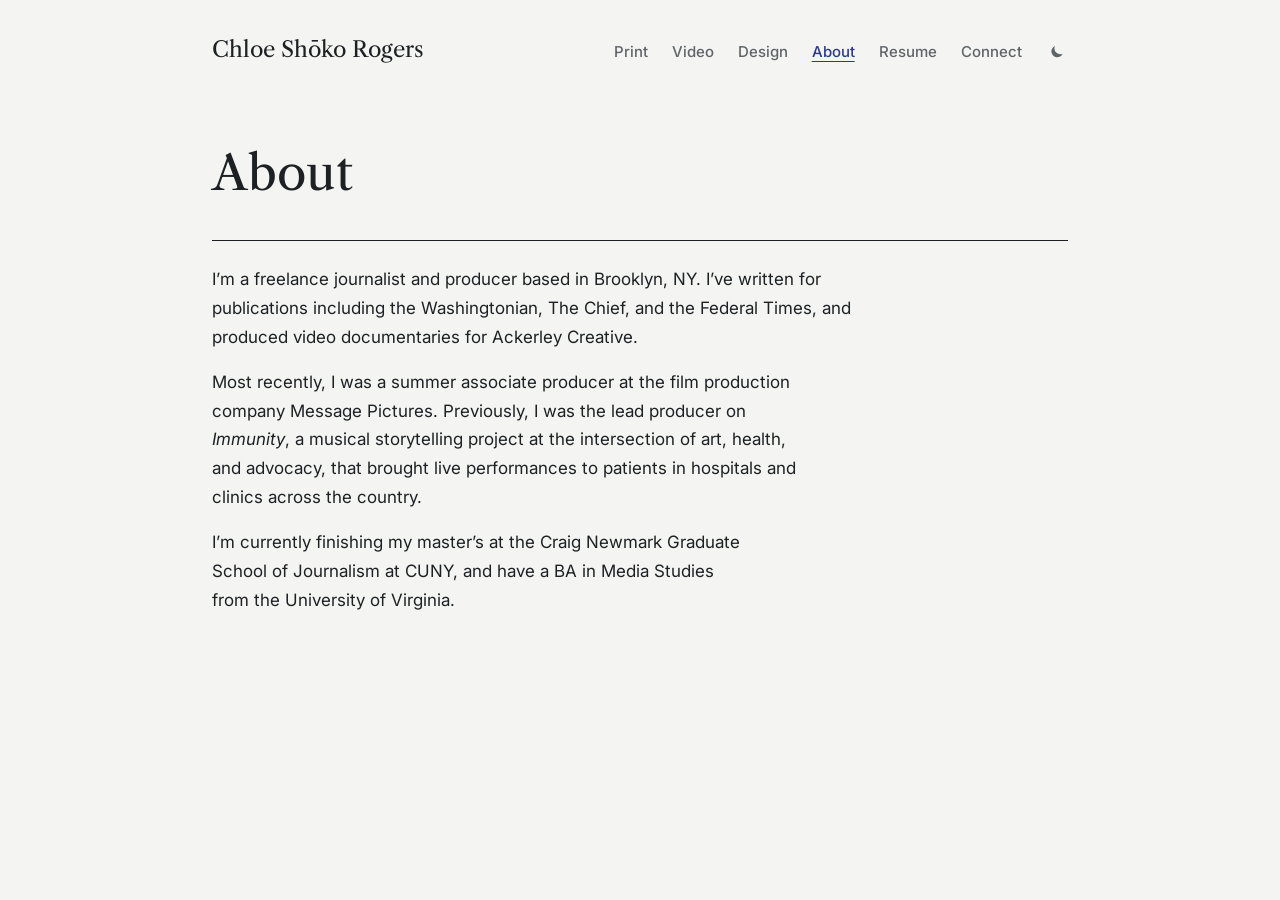
==== about.html @ c8411570 "Update navigation links to include About page across multiple HTML files" ====
<!doctype html>
<html lang="en">
<head>
  <meta charset="utf-8">
  <meta name="viewport" content="width=device-width, initial-scale=1">
  <title>connect · Chloe Shōko Rogers</title>
  <link rel="preconnect" href="https://fonts.googleapis.com">
  <link rel="preconnect" href="https://fonts.gstatic.com" crossorigin>
 <link href="https://fonts.googleapis.com/css2?family=Inter:wght@400;500&family=Libre+Caslon+Text:ital,wght@0,400;0,700;1,400&family=IM+Fell+English:ital@0;1&display=swap" rel="stylesheet">
  <link rel="stylesheet" href="style.css">
  <script src="theme.js"></script>
</head>
<body>
  <header class="site-header">
    <a class="name" href="index.html">Chloe Shōko Rogers</a>
    <nav class="menu" aria-label="Main">
      <a href="print.html">Print</a>
      <a href="video.html">Video</a>
      <a href="design.html">Design</a>
      <a href="about.html" aria-current="page">About</a>
      <a href="resume.pdf" target="_blank" rel="noopener">Resume</a>
      <a href="connect.html">Connect</a>
      <button class="theme-toggle" type="button" aria-label="Switch to dark mode">
        <svg class="moon" viewBox="0 0 24 24" aria-hidden="true"><path d="M20 14.5A8 8 0 0 1 9.5 4a8 8 0 1 0 10.5 10.5z"/></svg>
        <svg class="sun" viewBox="0 0 24 24" aria-hidden="true"><circle cx="12" cy="12" r="4"/><path d="M12 2v2M12 20v2M2 12h2M20 12h2M4.9 4.9l1.4 1.4M17.7 17.7l1.4 1.4M4.9 19.1l1.4-1.4M17.7 6.3l1.4-1.4"/></svg>
      </button>
    </nav>
  </header>

  <main class="page">
    <h1>About</h1>
    <div class="about">
      <p>I’m a freelance journalist and producer based in Brooklyn, NY. I’ve written for publications including the Washingtonian, The Chief, and the Federal Times, and produced video documentaries for Ackerley Creative.</p>
      <p>Most recently, I was a summer associate producer at the film production company Message Pictures. Previously, I was the lead producer on <i>Immunity</i>, a musical storytelling project at the intersection of art, health, and advocacy, that brought live performances to patients in hospitals and clinics across&nbsp;the&nbsp;country.</p>
      <p>I’m currently finishing my master’s at the Craig Newmark Graduate School of Journalism at CUNY, and have a BA in Media Studies from the&nbsp;University&nbsp;of&nbsp;Virginia.</p>
    </div>
  </main>
</body>
</html>
---- style.css ----
:root {
  --paper: #f4f5f3;
  --ink: #1e2124;
  --muted: #5f6468;
  --rule: #d3d6d2;
  --accent: #2d3a8c;
  --serif: "Libre Caslon Text", Georgia, serif;
  --sans: "Inter", system-ui, sans-serif;
  --oldstyle: "IM Fell English", Garamond, serif;
}

:root[data-theme="dark"] {
  --paper: #17191b;
  --ink: #e8eae7;
  --muted: #9da2a6;
  --rule: #33373a;
  --accent: #a3b0f2;
}

* { box-sizing: border-box; }

body {
  margin: 0;
  min-height: 100vh;
  background: var(--paper);
  color: var(--ink);
  font-family: var(--sans);
  font-size: 1rem;
  line-height: 1.6;
  -webkit-font-smoothing: antialiased;
}

a { color: inherit; }
a:focus-visible { outline: 2px solid var(--accent); outline-offset: 3px; }

/* Menu, shared by every page */
.menu { display: flex; flex-wrap: wrap; justify-content: center; gap: 0.5rem 2.25rem; font-weight: 500; }
.menu a { color: var(--muted); text-decoration: none; }
.menu a:hover, .menu a[aria-current="page"] { color: var(--accent); text-decoration: underline; text-underline-offset: 0.25em; text-decoration-thickness: 1px; }

/* Light/dark toggle, at the end of the menu */
.theme-toggle {
  display: inline-flex;
  align-self: center;
  padding: 0.15rem;
  border: 0;
  background: none;
  color: var(--muted);
  cursor: pointer;
}
.theme-toggle:hover { color: var(--accent); }
.theme-toggle:focus-visible { outline: 2px solid var(--accent); outline-offset: 3px; }
.theme-toggle svg { width: 1.1rem; height: 1.1rem; fill: currentColor; stroke: currentColor; stroke-width: 2; stroke-linecap: round; }
.theme-toggle .moon { stroke: none; }
.theme-toggle .sun, [data-theme="dark"] .theme-toggle .moon { display: none; }
[data-theme="dark"] .theme-toggle .sun { display: block; }

/* Opening page */
.home {
  min-height: 100vh;
  display: flex;
  flex-direction: column;
  align-items: center;
  justify-content: center;
  gap: 3rem;
  padding: 3rem 1.25rem;
  text-align: center;
}
.home h1 {
  margin: 0;
  font-family: var(--serif);
  font-weight: 400;
  font-size: clamp(2.5rem, 7vw, 3.75rem);
  line-height: 1.05;
  letter-spacing: -0.01em;
}
.home .role { margin: 0.9rem 0 0; color: var(--muted); font-size: 1.0625rem; }
/* Photo on the left, menu listed down the right */
.home-body { display: flex; align-items: center; justify-content: center; gap: 3rem; }
.home .headshot {
  display: block;
  width: 15rem;
  max-width: 45vw;
  aspect-ratio: 756 / 811;
  object-fit: cover;
}
.home .menu {
  flex-direction: column;
  align-items: flex-start;
  gap: 0.6rem;
  padding-left: 2.25rem;
  border-left: 1px solid var(--ink);
  font-size: 1.125rem;
  text-align: left;
}
.home .theme-toggle { align-self: flex-start; margin-top: 0.4rem; }

/* About page */
.about { padding-top: 1.5rem; border-top: 1px solid var(--ink); }
.about p { max-width: 40rem; font-size: 1.0625rem; line-height: 1.7; margin: 0 0 1rem; text-wrap: pretty; }

/* Inner pages */
.site-header {
  display: flex;
  flex-wrap: wrap;
  justify-content: space-between;
  align-items: baseline;
  gap: 1rem 2rem;
  max-width: 56rem;
  margin: 0 auto;
  padding: 2rem 1.25rem;
}
.site-header .name { font-family: var(--serif); font-size: 1.375rem; text-decoration: none; }
.site-header .menu { gap: 0.5rem 1.5rem; font-size: 0.9375rem; }

main.page { max-width: 56rem; margin: 0 auto; padding: 3rem 1.25rem 6rem; }
.page h1 { font-family: var(--serif); font-weight: 400; font-size: clamp(2.25rem, 5vw, 3rem); line-height: 1.1; margin: 0 0 2.5rem; }

/* Work lists */
.work { list-style: none; margin: 0; padding: 0; border-top: 1px solid var(--ink); }
.work + .work { border-top: 0; }
.work li { border-bottom: 1px solid var(--rule); }
.work a { display: grid; grid-template-columns: 1fr auto; gap: 0.25rem 1.5rem; padding: 1.25rem 0; text-decoration: none; }
.work .title { font-family: var(--serif); font-size: 1.375rem; line-height: 1.3; }
.work .year { color: var(--muted); font-size: 0.875rem; font-variant-numeric: tabular-nums; }
.work .outlet { grid-column: 1 / -1; color: var(--muted); font-size: 0.875rem; }
.work a:hover .title { color: var(--accent); text-decoration: underline; text-decoration-thickness: 1px; text-underline-offset: 0.2em; }

/* Work lists with images */
.work.with-images a {
  grid-template-columns: 13rem 1fr;
  gap: 1.5rem;
  align-items: start;
  padding: 1.5rem 0;
}
.work.with-images img {
  display: block;
  width: 100%;
  max-width: 13rem;
  aspect-ratio: 3 / 2;
  object-fit: cover;
  object-position: top left;
  border: 1px solid var(--rule);
}
.work.with-images .text { display: flex; flex-direction: column; gap: 0.35rem; }
.work.with-images .outlet { grid-column: auto; }
.work.with-images a:hover img { border-color: var(--accent); }

/* Video list: the thumbnail plays the video in place */
.work.video li {
  display: grid;
  grid-template-columns: 13rem 1fr;
  gap: 1.5rem;
  align-items: start;
  padding: 1.5rem 0;
}
.work.video a { display: flex; flex-direction: column; gap: 0.35rem; padding: 0; }
.work.video .play {
  position: relative;
  display: block;
  width: 100%;
  padding: 0;
  border: 1px solid var(--rule);
  background: none;
  cursor: pointer;
}
.work.video .play img { display: block; width: 100%; aspect-ratio: 16 / 9; object-fit: cover; }
.work.video .play::after {
  content: "";
  position: absolute;
  inset: 0;
  margin: auto;
  width: 2.75rem;
  height: 2.75rem;
  border-radius: 50%;
  background: rgb(0 0 0 / 0.6) url("data:image/svg+xml,%3Csvg xmlns='http://www.w3.org/2000/svg' viewBox='0 0 24 24'%3E%3Cpath d='M9 6.5v11l9-5.5z' fill='white'/%3E%3C/svg%3E") center / 1.5rem no-repeat;
}
.work.video .play:hover { border-color: var(--accent); }
.work.video .play:hover::after { background-color: var(--accent); }
.work.video .play:focus-visible { outline: 2px solid var(--accent); outline-offset: 3px; }
.work.video li.playing { grid-template-columns: 1fr; }
.work.video li.playing .play { display: none; }
.work.video .player iframe { display: block; width: 100%; aspect-ratio: 16 / 9; border: 0; }

/* Design gallery */
.gallery {
  list-style: none;
  margin: 0;
  padding: 2rem 0 0;
  border-top: 1px solid var(--ink);
  display: grid;
  grid-template-columns: repeat(2, 1fr);
  gap: 2.5rem 2rem;
}
.gallery a { display: flex; flex-direction: column; gap: 0.35rem; text-decoration: none; }
.gallery img {
  display: block;
  width: 100%;
  aspect-ratio: 16 / 10;
  object-fit: cover;
  object-position: top;
  border: 1px solid var(--rule);
  margin-bottom: 0.5rem;
}
.gallery .title { font-family: var(--serif); font-size: 1.375rem; line-height: 1.3; }
.gallery .caption { color: var(--muted); font-size: 0.9375rem; text-wrap: pretty; }
.gallery a:hover img { border-color: var(--accent); }
.gallery a:hover .title { color: var(--accent); text-decoration: underline; text-decoration-thickness: 1px; text-underline-offset: 0.2em; }

/* Comics, at the bottom of the Design page */
.fun { margin-top: 4rem; padding-top: 2rem; border-top: 1px solid var(--ink); }
.fun h2 { font-family: var(--serif); font-weight: 400; font-size: 1.375rem; line-height: 1.3; margin: 0 0 1.5rem; }
.fun-card { display: flex; flex-direction: column; gap: 0.35rem; max-width: 16rem; text-decoration: none; }
.fun-card img { display: block; width: 100%; border: 1px solid var(--rule); margin-bottom: 0.5rem; }
.fun-card .title { font-family: var(--serif); font-size: 1.375rem; line-height: 1.3; font-style: italic; }
.fun-card .caption { color: var(--muted); font-size: 0.9375rem; text-wrap: pretty; }
.fun-card:hover img { border-color: var(--accent); }
.fun-card:hover .title { color: var(--accent); text-decoration: underline; text-decoration-thickness: 1px; text-underline-offset: 0.2em; }

/* Comic reader: pages stack without JavaScript, flip one at a time with it */
.page .back { margin: 0 0 1.5rem; font-size: 0.9375rem; }
.page .back a { color: var(--muted); text-decoration: none; }
.page .back a:hover { color: var(--accent); text-decoration: underline; text-underline-offset: 0.25em; }
.comic-pages { list-style: none; margin: 0; padding: 0; display: grid; gap: 2rem; }
.comic-pages img {
  display: block;
  width: auto;
  max-width: 100%;
  max-height: 85vh;
  margin: 0 auto;
  border: 1px solid var(--rule);
}
.comic.flipping .comic-pages li { cursor: pointer; }
.comic-controls { display: flex; justify-content: center; align-items: center; gap: 1.5rem; margin-bottom: 1.25rem; }
.comic-controls[hidden] { display: none; }
.comic-controls button {
  padding: 0.4rem 0.9rem;
  border: 1px solid var(--rule);
  background: none;
  color: var(--ink);
  font: inherit;
  font-size: 0.9375rem;
  cursor: pointer;
}
.comic-controls button:hover:not(:disabled) { border-color: var(--accent); color: var(--accent); }
.comic-controls button:disabled { opacity: 0.4; cursor: default; }
.comic-controls button:focus-visible { outline: 2px solid var(--accent); outline-offset: 3px; }
.comic-controls .count { color: var(--muted); font-size: 0.875rem; font-variant-numeric: tabular-nums; min-width: 9rem; text-align: center; }

/* Single design pieces, each on its own page */
.piece { margin: 0; }
.piece img { display: block; width: auto; max-width: 100%; margin: 0 auto; border: 1px solid var(--rule); }
.piece-tall img { max-height: 85vh; }
.piece-long img { max-width: min(100%, 40rem); }

/* connect page */
.connect {
  list-style: none;
  margin: 0;
  padding: 1.25rem 0 0;
  border-top: 1px solid var(--ink);
  display: grid;
  gap: 2.4rem; /* one line of space between entries */
  font-family: var(--serif);
  font-size: 1.5rem;
}
.connect a { text-decoration: none; }
.connect a:hover { color: var(--accent); text-decoration: underline; text-decoration-thickness: 1px; text-underline-offset: 0.2em; }
.page .intro { max-width: 36rem; color: var(--muted); margin: -1.5rem 0 2.5rem; }

/* Old-style serif, for a definition or etymology */
.oldstyle { font-family: var(--oldstyle); }

/* Phones */
@media (max-width: 40rem) {
  .home-body { gap: 1.5rem; }
  .home .menu { padding-left: 1.25rem; font-size: 1rem; }
  .site-header { justify-content: center; text-align: center; }
  .site-header .menu { justify-content: center; }
  .work.with-images a { grid-template-columns: 1fr; gap: 1rem; }
  .work.with-images img { max-width: 100%; }
  .work.video li { grid-template-columns: 1fr; gap: 1rem; }
  .gallery { grid-template-columns: 1fr; }
}
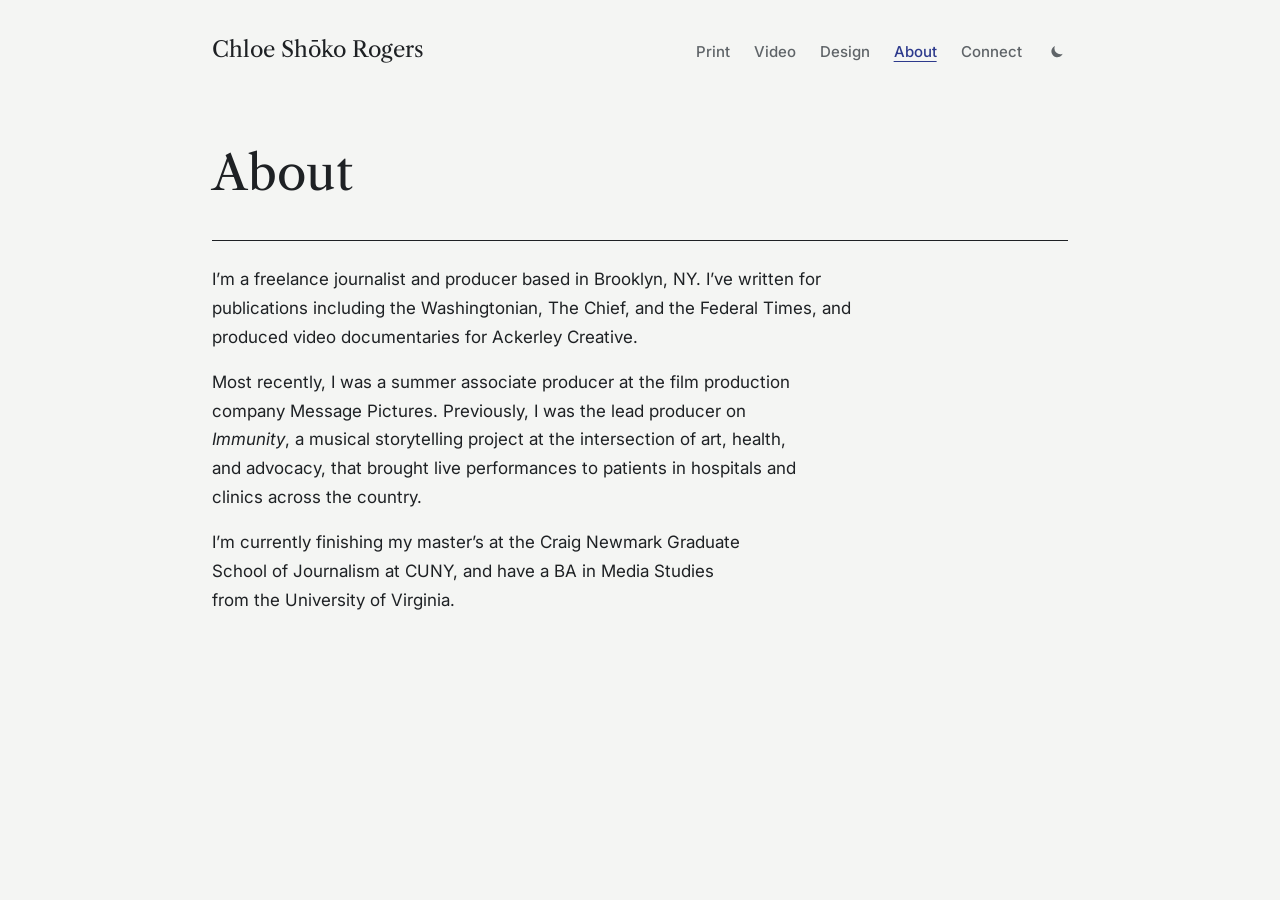
==== commit 822004a4: "Remove Resume link from multiple HTML files for a cleaner navigation" ====
--- a/about.html
+++ b/about.html
@@ -18,7 +18,6 @@
       <a href="video.html">Video</a>
       <a href="design.html">Design</a>
       <a href="about.html" aria-current="page">About</a>
-      <a href="resume.pdf" target="_blank" rel="noopener">Resume</a>
       <a href="connect.html">Connect</a>
       <button class="theme-toggle" type="button" aria-label="Switch to dark mode">
         <svg class="moon" viewBox="0 0 24 24" aria-hidden="true"><path d="M20 14.5A8 8 0 0 1 9.5 4a8 8 0 1 0 10.5 10.5z"/></svg>
--- a/style.css
+++ b/style.css
@@ -79,8 +79,8 @@
 .home-body { display: flex; align-items: center; justify-content: center; gap: 3rem; }
 .home .headshot {
   display: block;
-  width: 15rem;
-  max-width: 45vw;
+  width: 21rem;
+  max-width: 50vw;
   aspect-ratio: 756 / 811;
   object-fit: cover;
 }
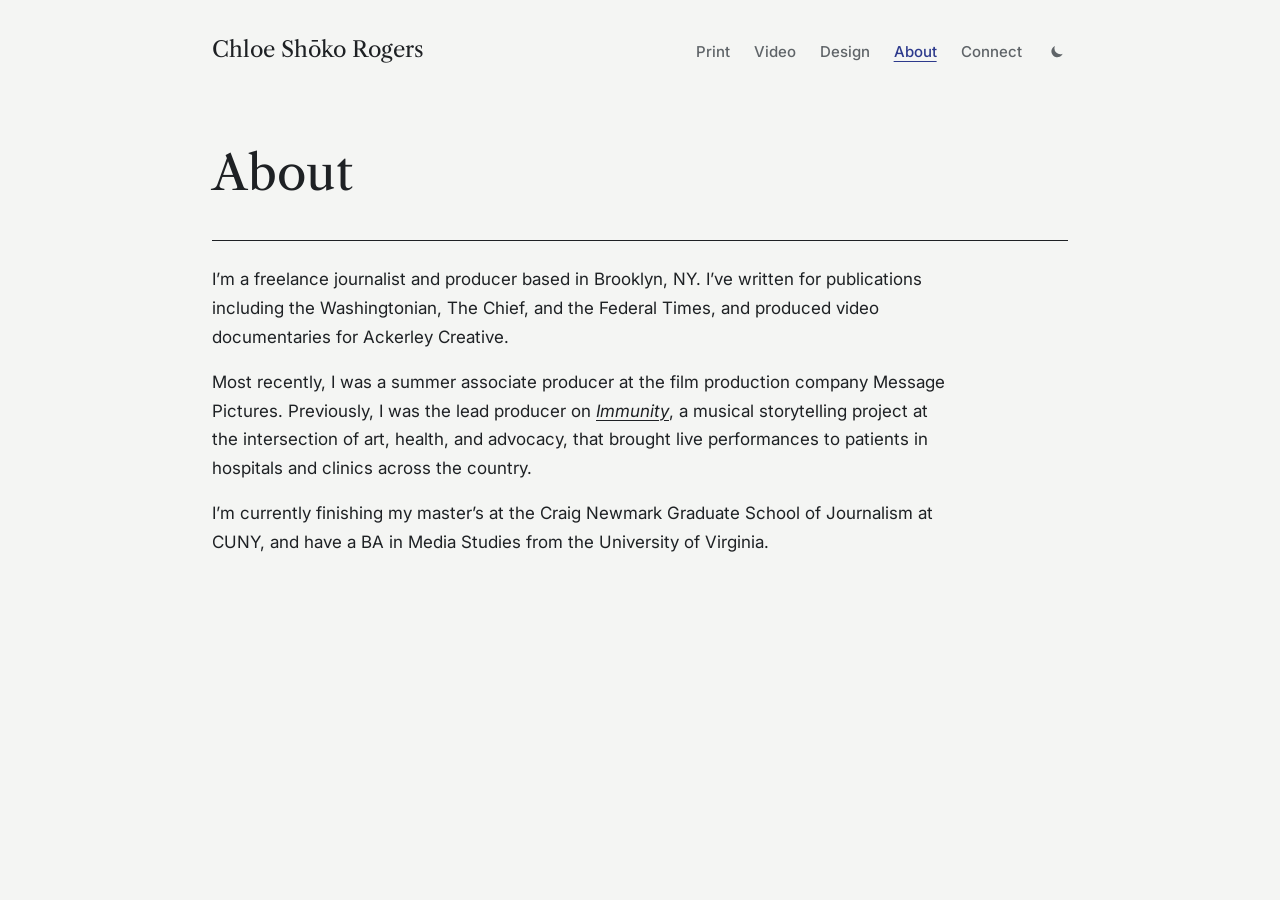
==== commit 96cfede4: "Update About page content and enhance link styling for better visibility" ====
--- a/about.html
+++ b/about.html
@@ -30,8 +30,8 @@
     <h1>About</h1>
     <div class="about">
       <p>I’m a freelance journalist and producer based in Brooklyn, NY. I’ve written for publications including the Washingtonian, The Chief, and the Federal Times, and produced video documentaries for Ackerley Creative.</p>
-      <p>Most recently, I was a summer associate producer at the film production company Message Pictures. Previously, I was the lead producer on <i>Immunity</i>, a musical storytelling project at the intersection of art, health, and advocacy, that brought live performances to patients in hospitals and clinics across&nbsp;the&nbsp;country.</p>
-      <p>I’m currently finishing my master’s at the Craig Newmark Graduate School of Journalism at CUNY, and have a BA in Media Studies from the&nbsp;University&nbsp;of&nbsp;Virginia.</p>
+      <p>Most recently, I was a summer associate producer at the film production company Message Pictures. Previously, I was the lead producer on <a href="https://www.joshuaroman.com/immunity" target="_blank" rel="noopener"><i>Immunity</i></a>, a musical storytelling project at the intersection of art, health, and advocacy, that brought live performances to patients in hospitals and clinics across the country.</p>
+      <p>I’m currently finishing my master’s at the Craig Newmark Graduate School of Journalism at CUNY, and have a BA in Media Studies from the University of Virginia.</p>
     </div>
   </main>
 </body>
--- a/style.css
+++ b/style.css
@@ -76,7 +76,7 @@
 }
 .home .role { margin: 0.9rem 0 0; color: var(--muted); font-size: 1.0625rem; }
 /* Photo on the left, menu listed down the right */
-.home-body { display: flex; align-items: center; justify-content: center; gap: 3rem; }
+.home-body { display: flex; align-items: stretch; justify-content: center; gap: 3rem; }
 .home .headshot {
   display: block;
   width: 21rem;
@@ -87,17 +87,21 @@
 .home .menu {
   flex-direction: column;
   align-items: flex-start;
+  justify-content: space-between; /* spread the links down the full height of the photo */
   gap: 0.6rem;
-  padding-left: 2.25rem;
+  padding-left: 2.5rem;
   border-left: 1px solid var(--ink);
-  font-size: 1.125rem;
+  font-size: 1.5rem;
   text-align: left;
 }
-.home .theme-toggle { align-self: flex-start; margin-top: 0.4rem; }
+.home .theme-toggle { align-self: flex-start; }
+.home .theme-toggle svg { width: 1.35rem; height: 1.35rem; }
 
 /* About page */
 .about { padding-top: 1.5rem; border-top: 1px solid var(--ink); }
-.about p { max-width: 40rem; font-size: 1.0625rem; line-height: 1.7; margin: 0 0 1rem; text-wrap: pretty; }
+.about p { max-width: 46rem; font-size: 1.0625rem; line-height: 1.7; margin: 0 0 1rem; }
+.about a { text-decoration-thickness: 1px; text-underline-offset: 0.2em; }
+.about a:hover { color: var(--accent); }
 
 /* Inner pages */
 .site-header {
@@ -274,7 +278,7 @@
 /* Phones */
 @media (max-width: 40rem) {
   .home-body { gap: 1.5rem; }
-  .home .menu { padding-left: 1.25rem; font-size: 1rem; }
+  .home .menu { padding-left: 1.25rem; font-size: 1.0625rem; }
   .site-header { justify-content: center; text-align: center; }
   .site-header .menu { justify-content: center; }
   .work.with-images a { grid-template-columns: 1fr; gap: 1rem; }
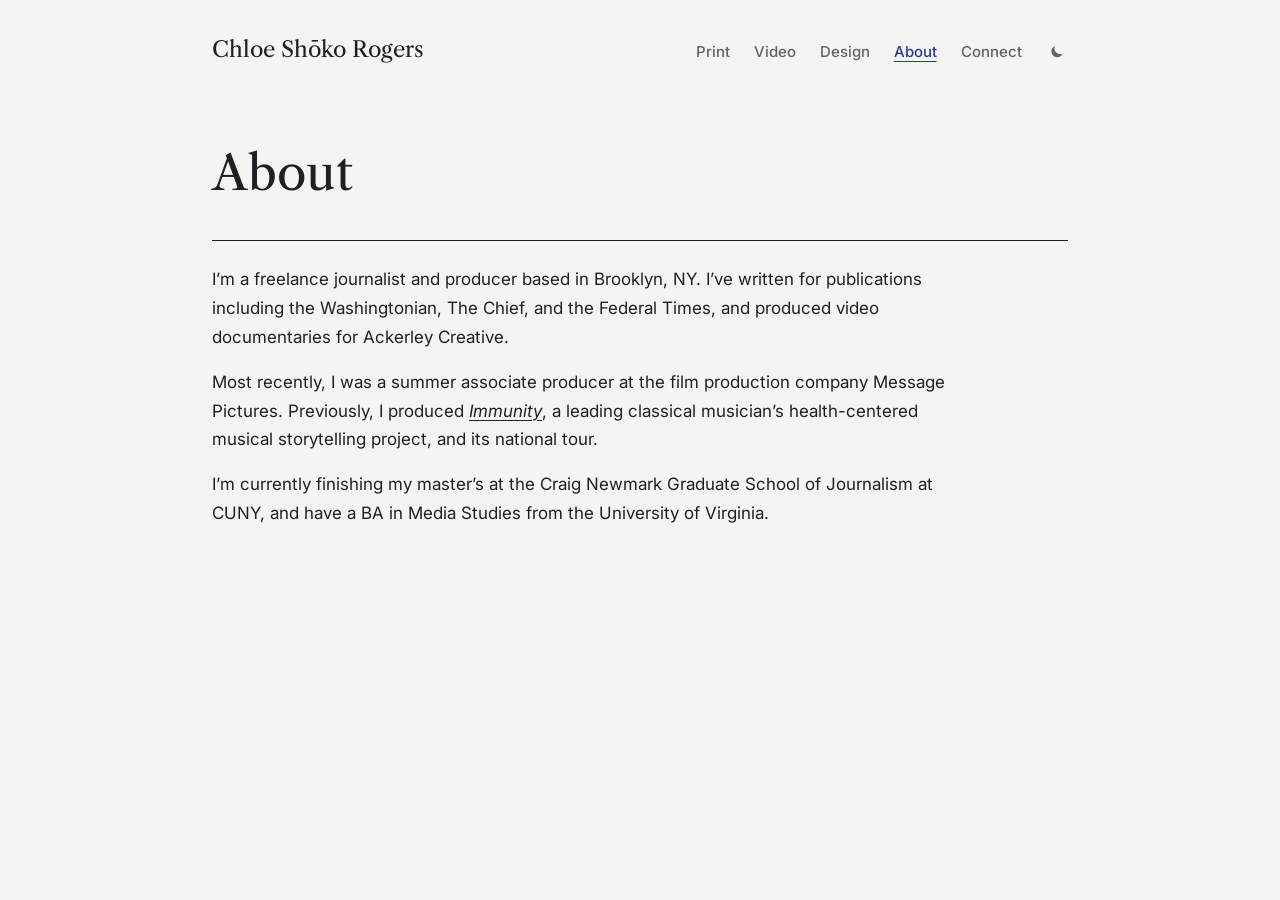
==== commit 4f4bc16d: "Update about section for clarity and enhance gallery caption styles" ====
--- a/about.html
+++ b/about.html
@@ -12,13 +12,13 @@
 </head>
 <body>
   <header class="site-header">
-    <a class="name" href="index.html">Chloe Shōko Rogers</a>
+    <a class="name" href="/">Chloe Shōko Rogers</a>
     <nav class="menu" aria-label="Main">
-      <a href="print.html">Print</a>
-      <a href="video.html">Video</a>
-      <a href="design.html">Design</a>
-      <a href="about.html" aria-current="page">About</a>
-      <a href="connect.html">Connect</a>
+      <a href="/print">Print</a>
+      <a href="/video">Video</a>
+      <a href="/design">Design</a>
+      <a href="/about" aria-current="page">About</a>
+      <a href="/connect">Connect</a>
       <button class="theme-toggle" type="button" aria-label="Switch to dark mode">
         <svg class="moon" viewBox="0 0 24 24" aria-hidden="true"><path d="M20 14.5A8 8 0 0 1 9.5 4a8 8 0 1 0 10.5 10.5z"/></svg>
         <svg class="sun" viewBox="0 0 24 24" aria-hidden="true"><circle cx="12" cy="12" r="4"/><path d="M12 2v2M12 20v2M2 12h2M20 12h2M4.9 4.9l1.4 1.4M17.7 17.7l1.4 1.4M4.9 19.1l1.4-1.4M17.7 6.3l1.4-1.4"/></svg>
@@ -30,7 +30,7 @@
     <h1>About</h1>
     <div class="about">
       <p>I’m a freelance journalist and producer based in Brooklyn, NY. I’ve written for publications including the Washingtonian, The Chief, and the Federal Times, and produced video documentaries for Ackerley Creative.</p>
-      <p>Most recently, I was a summer associate producer at the film production company Message Pictures. Previously, I was the lead producer on <a href="https://www.joshuaroman.com/immunity" target="_blank" rel="noopener"><i>Immunity</i></a>, a musical storytelling project at the intersection of art, health, and advocacy, that brought live performances to patients in hospitals and clinics across the country.</p>
+      <p>Most recently, I was a summer associate producer at the film production company Message Pictures. Previously, I produced <a href="https://www.joshuaroman.com/immunity" target="_blank" rel="noopener"><i>Immunity</i></a>, a leading classical musician’s health-centered musical storytelling project, and its national tour.</p>
       <p>I’m currently finishing my master’s at the Craig Newmark Graduate School of Journalism at CUNY, and have a BA in Media Studies from the University of Virginia.</p>
     </div>
   </main>
--- a/style.css
+++ b/style.css
@@ -70,32 +70,33 @@
   margin: 0;
   font-family: var(--serif);
   font-weight: 400;
-  font-size: clamp(2.5rem, 7vw, 3.75rem);
+  font-size: clamp(2.25rem, 6vw, 3.25rem);
   line-height: 1.05;
   letter-spacing: -0.01em;
 }
-.home .role { margin: 0.9rem 0 0; color: var(--muted); font-size: 1.0625rem; }
-/* Photo on the left, menu listed down the right */
+.home .role { margin: 0.75rem 0 0; color: var(--ink); font-size: clamp(1.25rem, 3vw, 1.875rem); }
+/* Menu listed down the left, photo on the right */
 .home-body { display: flex; align-items: stretch; justify-content: center; gap: 3rem; }
 .home .headshot {
   display: block;
-  width: 21rem;
-  max-width: 50vw;
+  width: 22rem;
+  max-width: 55vw;
   aspect-ratio: 756 / 811;
   object-fit: cover;
 }
 .home .menu {
   flex-direction: column;
-  align-items: flex-start;
+  align-items: center;
   justify-content: space-between; /* spread the links down the full height of the photo */
-  gap: 0.6rem;
-  padding-left: 2.5rem;
-  border-left: 1px solid var(--ink);
+  gap: 0.25rem;
+  padding: 0.25rem 2.5rem 0.25rem 0;
+  border-right: 1px solid var(--ink);
   font-size: 1.5rem;
-  text-align: left;
-}
-.home .theme-toggle { align-self: flex-start; }
-.home .theme-toggle svg { width: 1.35rem; height: 1.35rem; }
+  text-align: center;
+}
+.home .menu .dot { color: var(--muted); line-height: 1; }
+.home .theme-toggle { align-self: center; }
+.home .theme-toggle svg { width: 1.5rem; height: 1.5rem; }
 
 /* About page */
 .about { padding-top: 1.5rem; border-top: 1px solid var(--ink); }
@@ -125,7 +126,7 @@
 .work + .work { border-top: 0; }
 .work li { border-bottom: 1px solid var(--rule); }
 .work a { display: grid; grid-template-columns: 1fr auto; gap: 0.25rem 1.5rem; padding: 1.25rem 0; text-decoration: none; }
-.work .title { font-family: var(--serif); font-size: 1.375rem; line-height: 1.3; }
+.work .title { font-size: 1.1875rem; font-weight: 500; line-height: 1.35; }
 .work .year { color: var(--muted); font-size: 0.875rem; font-variant-numeric: tabular-nums; }
 .work .outlet { grid-column: 1 / -1; color: var(--muted); font-size: 0.875rem; }
 .work a:hover .title { color: var(--accent); text-decoration: underline; text-decoration-thickness: 1px; text-underline-offset: 0.2em; }
@@ -206,18 +207,24 @@
   border: 1px solid var(--rule);
   margin-bottom: 0.5rem;
 }
-.gallery .title { font-family: var(--serif); font-size: 1.375rem; line-height: 1.3; }
-.gallery .caption { color: var(--muted); font-size: 0.9375rem; text-wrap: pretty; }
+.gallery .title { font-size: 1.1875rem; font-weight: 500; line-height: 1.35; }
+.gallery .caption { color: var(--muted); font-size: 0.9375rem; }
 .gallery a:hover img { border-color: var(--accent); }
 .gallery a:hover .title { color: var(--accent); text-decoration: underline; text-decoration-thickness: 1px; text-underline-offset: 0.2em; }
+/* "View full …" prompt under each piece, so it's clear the cards open */
+.gallery .more, .fun-card .more { margin-top: 0.25rem; color: var(--accent); font-size: 0.9375rem; font-weight: 500; }
+.gallery a:hover .more, .fun-card:hover .more { text-decoration: underline; text-decoration-thickness: 1px; text-underline-offset: 0.2em; }
+.gallery img, .fun-card img { transition: transform 0.2s ease, box-shadow 0.2s ease; }
+.gallery a:hover img, .fun-card:hover img { transform: translateY(-3px); box-shadow: 0 8px 20px rgb(0 0 0 / 0.12); }
+@media (prefers-reduced-motion: reduce) { .gallery img, .fun-card img { transition: none; } }
 
 /* Comics, at the bottom of the Design page */
 .fun { margin-top: 4rem; padding-top: 2rem; border-top: 1px solid var(--ink); }
 .fun h2 { font-family: var(--serif); font-weight: 400; font-size: 1.375rem; line-height: 1.3; margin: 0 0 1.5rem; }
 .fun-card { display: flex; flex-direction: column; gap: 0.35rem; max-width: 16rem; text-decoration: none; }
 .fun-card img { display: block; width: 100%; border: 1px solid var(--rule); margin-bottom: 0.5rem; }
-.fun-card .title { font-family: var(--serif); font-size: 1.375rem; line-height: 1.3; font-style: italic; }
-.fun-card .caption { color: var(--muted); font-size: 0.9375rem; text-wrap: pretty; }
+.fun-card .title { font-size: 1.1875rem; font-weight: 500; line-height: 1.35; font-style: italic; }
+.fun-card .caption { color: var(--muted); font-size: 0.9375rem; }
 .fun-card:hover img { border-color: var(--accent); }
 .fun-card:hover .title { color: var(--accent); text-decoration: underline; text-decoration-thickness: 1px; text-underline-offset: 0.2em; }
 
@@ -265,11 +272,27 @@
   border-top: 1px solid var(--ink);
   display: grid;
   gap: 2.4rem; /* one line of space between entries */
-  font-family: var(--serif);
-  font-size: 1.5rem;
-}
-.connect a { text-decoration: none; }
-.connect a:hover { color: var(--accent); text-decoration: underline; text-decoration-thickness: 1px; text-underline-offset: 0.2em; }
+  font-size: 1.375rem;
+}
+.connect li { display: flex; flex-wrap: wrap; align-items: baseline; gap: 0.5rem 1rem; }
+.connect a {
+  text-decoration: underline;
+  text-decoration-color: var(--rule);
+  text-decoration-thickness: 1px;
+  text-underline-offset: 0.25em;
+}
+.connect a:hover { color: var(--accent); text-decoration-color: currentColor; }
+.connect .arrow { font-size: 0.75em; }
+.connect .copy {
+  padding: 0.2rem 0.65rem;
+  border: 1px solid var(--rule);
+  background: none;
+  color: var(--muted);
+  font: 500 0.8125rem var(--sans);
+  cursor: pointer;
+}
+.connect .copy:hover { border-color: var(--accent); color: var(--accent); }
+.connect .copy:focus-visible { outline: 2px solid var(--accent); outline-offset: 3px; }
 .page .intro { max-width: 36rem; color: var(--muted); margin: -1.5rem 0 2.5rem; }
 
 /* Old-style serif, for a definition or etymology */
@@ -278,10 +301,13 @@
 /* Phones */
 @media (max-width: 40rem) {
   .home-body { gap: 1.5rem; }
-  .home .menu { padding-left: 1.25rem; font-size: 1.0625rem; }
+  .home .menu { padding-right: 1.25rem; font-size: 1.0625rem; }
   .site-header { justify-content: center; text-align: center; }
   .site-header .menu { justify-content: center; }
   .work.with-images a { grid-template-columns: 1fr; gap: 1rem; }
+  /* Stories without photos stack like the ones with photos: title, outlet, date */
+  .work:not(.with-images):not(.video) a { display: flex; flex-direction: column; gap: 0.35rem; }
+  .work:not(.with-images):not(.video) .year { order: 1; }
   .work.with-images img { max-width: 100%; }
   .work.video li { grid-template-columns: 1fr; gap: 1rem; }
   .gallery { grid-template-columns: 1fr; }
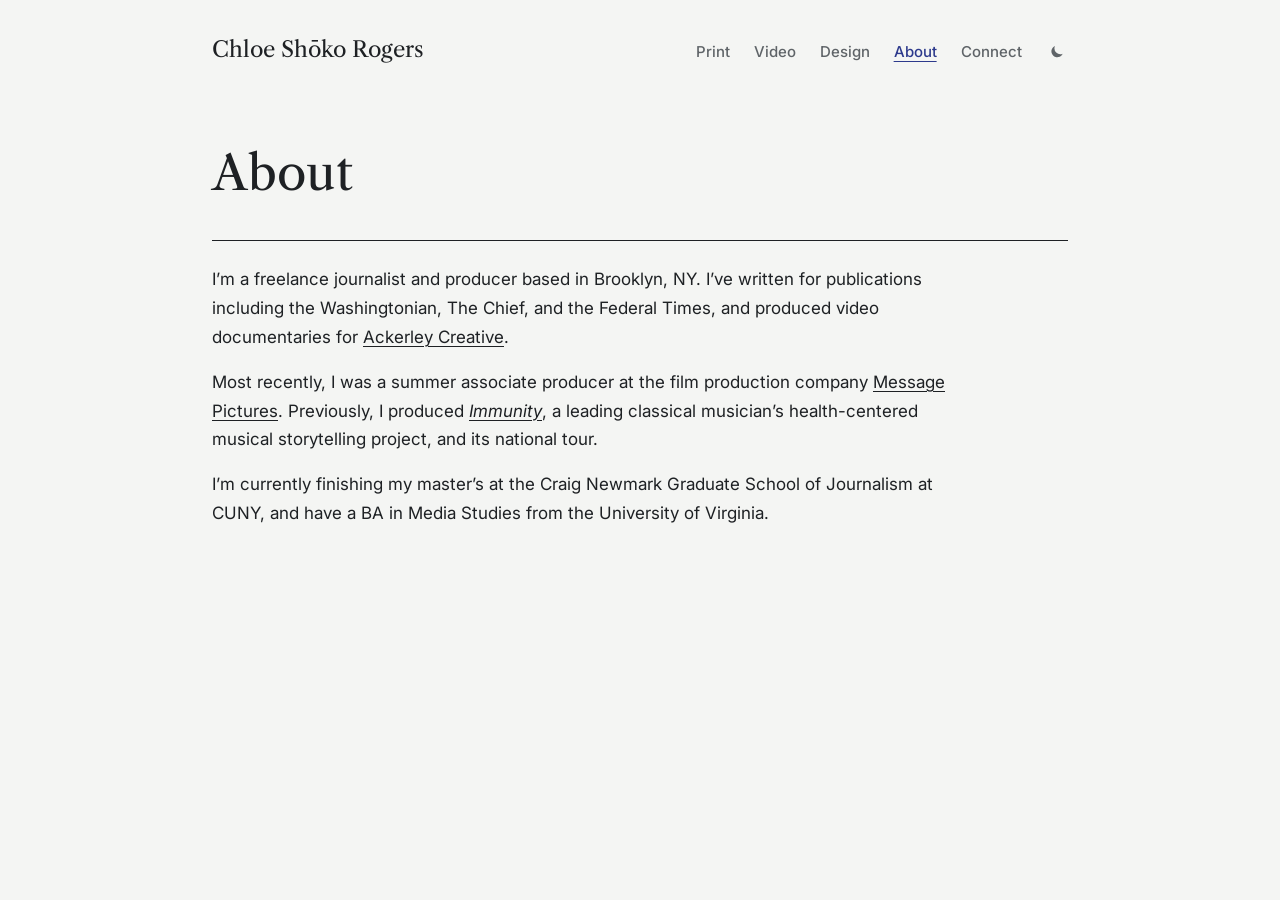
==== commit dcec6c00: "Fix page titles for About and Connect sections for consistency" ====
--- a/about.html
+++ b/about.html
@@ -3,7 +3,7 @@
 <head>
   <meta charset="utf-8">
   <meta name="viewport" content="width=device-width, initial-scale=1">
-  <title>connect · Chloe Shōko Rogers</title>
+  <title>About · Chloe Shōko Rogers</title>
   <link rel="preconnect" href="https://fonts.googleapis.com">
   <link rel="preconnect" href="https://fonts.gstatic.com" crossorigin>
  <link href="https://fonts.googleapis.com/css2?family=Inter:wght@400;500&family=Libre+Caslon+Text:ital,wght@0,400;0,700;1,400&family=IM+Fell+English:ital@0;1&display=swap" rel="stylesheet">
@@ -29,8 +29,8 @@
   <main class="page">
     <h1>About</h1>
     <div class="about">
-      <p>I’m a freelance journalist and producer based in Brooklyn, NY. I’ve written for publications including the Washingtonian, The Chief, and the Federal Times, and produced video documentaries for Ackerley Creative.</p>
-      <p>Most recently, I was a summer associate producer at the film production company Message Pictures. Previously, I produced <a href="https://www.joshuaroman.com/immunity" target="_blank" rel="noopener"><i>Immunity</i></a>, a leading classical musician’s health-centered musical storytelling project, and its national tour.</p>
+      <p>I’m a freelance journalist and producer based in Brooklyn, NY. I’ve written for publications including the Washingtonian, The Chief, and the Federal Times, and produced video documentaries for <a href="https://ackerleycreative.com" target="_blank" rel="noopener">Ackerley Creative</a>.</p>
+      <p>Most recently, I was a summer associate producer at the film production company <a href="https://messagepics.com" target="_blank" rel="noopener">Message Pictures</a>. Previously, I produced <a href="https://www.joshuaroman.com/immunity" target="_blank" rel="noopener"><i>Immunity</i></a>, a leading classical musician’s health-centered musical storytelling project, and its national tour.</p>
       <p>I’m currently finishing my master’s at the Craig Newmark Graduate School of Journalism at CUNY, and have a BA in Media Studies from the University of Virginia.</p>
     </div>
   </main>
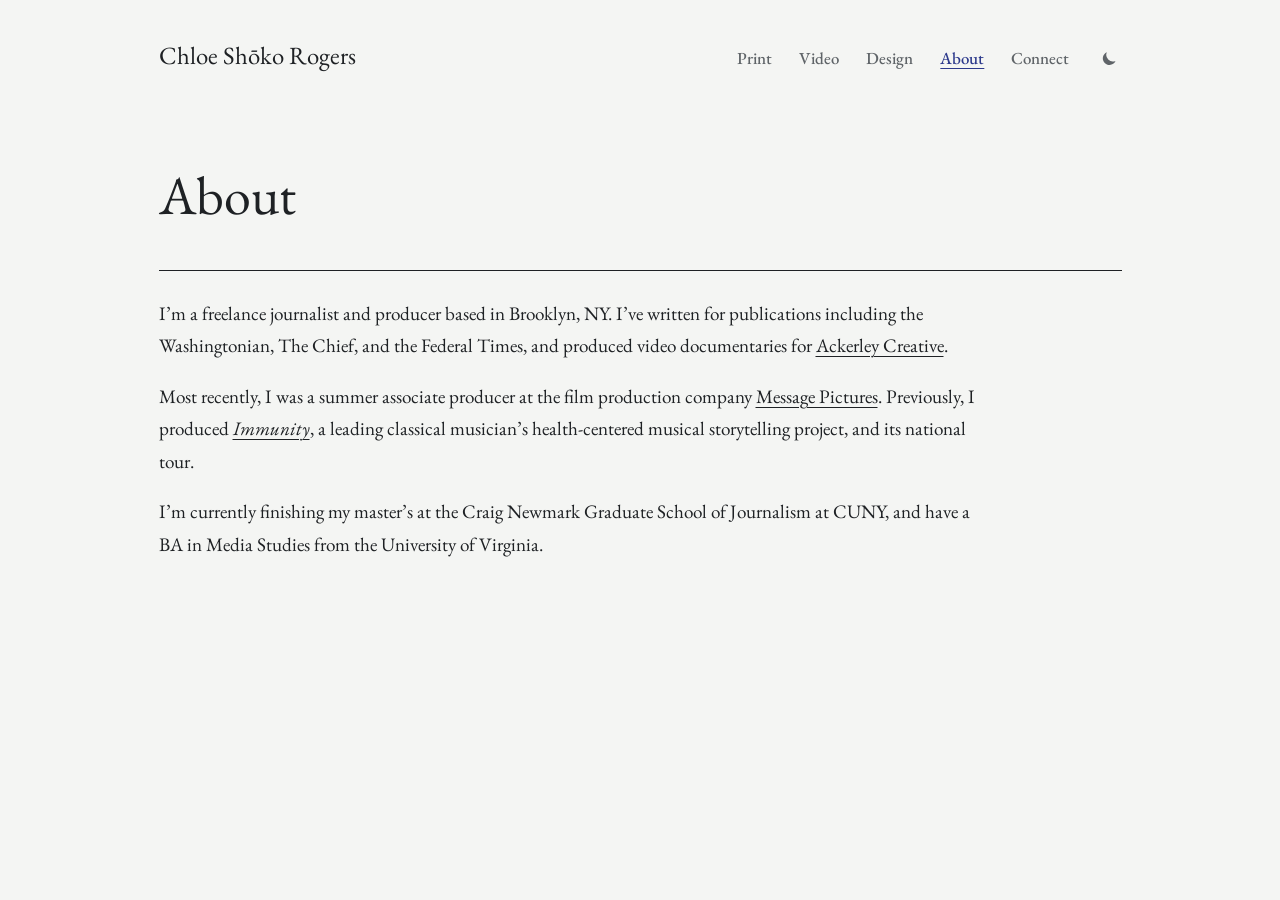
==== commit 19579594: "Update font styles across multiple HTML files to use EB Garamond for improved typography" ====
--- a/about.html
+++ b/about.html
@@ -6,7 +6,7 @@
   <title>About · Chloe Shōko Rogers</title>
   <link rel="preconnect" href="https://fonts.googleapis.com">
   <link rel="preconnect" href="https://fonts.gstatic.com" crossorigin>
- <link href="https://fonts.googleapis.com/css2?family=Inter:wght@400;500&family=Libre+Caslon+Text:ital,wght@0,400;0,700;1,400&family=IM+Fell+English:ital@0;1&display=swap" rel="stylesheet">
+ <link href="https://fonts.googleapis.com/css2?family=EB+Garamond:ital,wght@0,400;0,500;0,600;1,400;1,500&display=swap" rel="stylesheet">
   <link rel="stylesheet" href="style.css">
   <script src="theme.js"></script>
 </head>
--- a/style.css
+++ b/style.css
@@ -4,9 +4,10 @@
   --muted: #5f6468;
   --rule: #d3d6d2;
   --accent: #2d3a8c;
-  --serif: "Libre Caslon Text", Georgia, serif;
-  --sans: "Inter", system-ui, sans-serif;
-  --oldstyle: "IM Fell English", Garamond, serif;
+  /* EB Garamond is a free stand-in for Sabon; visitors who have Sabon installed see it instead */
+  --serif: "Sabon", "Sabon LT Std", "Sabon Next LT", "EB Garamond", Garamond, Georgia, serif;
+  --sans: var(--serif);
+  --oldstyle: var(--serif);
 }
 
 :root[data-theme="dark"] {
@@ -18,6 +19,9 @@
 }
 
 * { box-sizing: border-box; }
+
+/* Garamond runs small, so the whole site is scaled up a touch */
+html { font-size: 112.5%; }
 
 body {
   margin: 0;
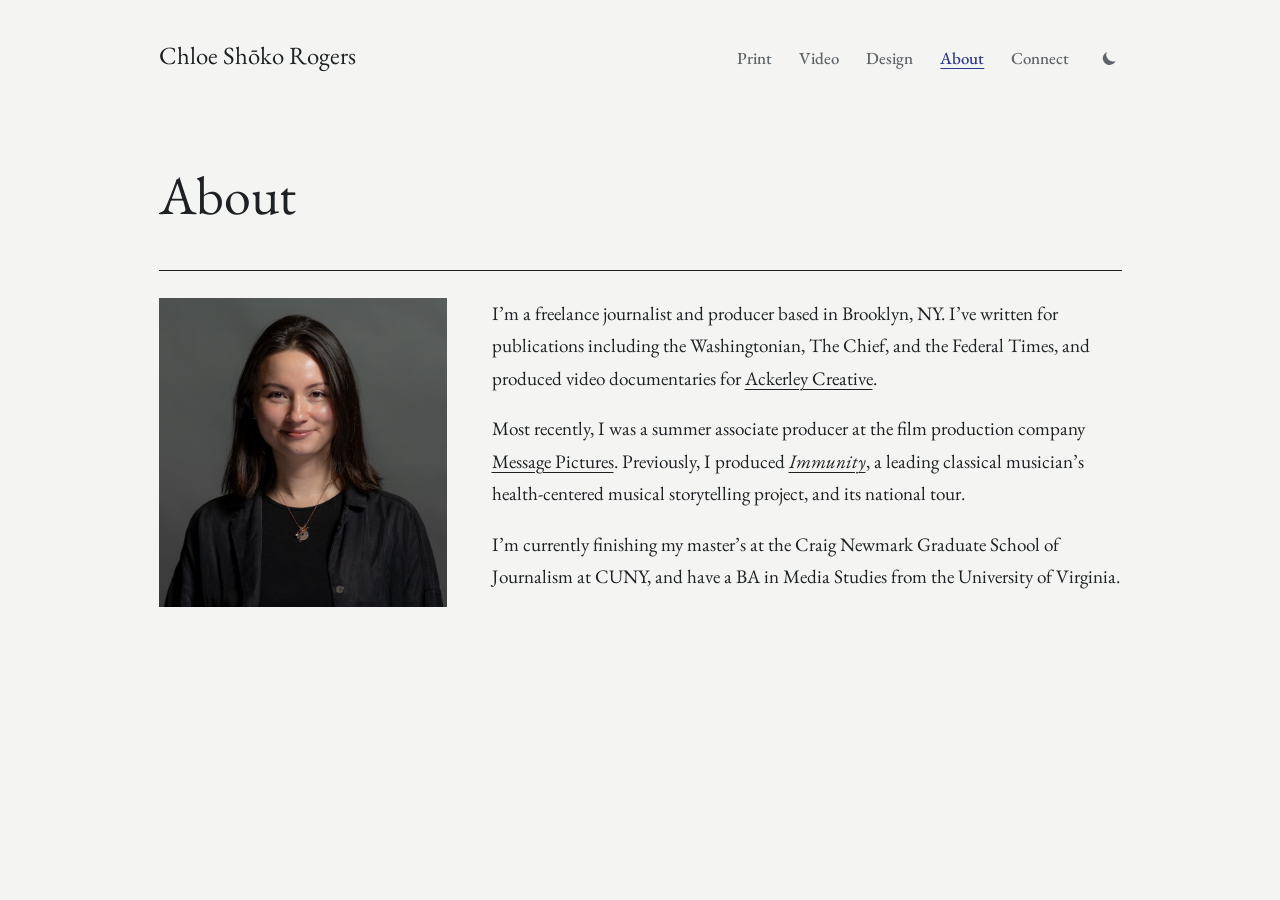
==== commit 72714090: "Refactor About and Home sections for improved layout and clarity" ====
--- a/about.html
+++ b/about.html
@@ -29,9 +29,12 @@
   <main class="page">
     <h1>About</h1>
     <div class="about">
-      <p>I’m a freelance journalist and producer based in Brooklyn, NY. I’ve written for publications including the Washingtonian, The Chief, and the Federal Times, and produced video documentaries for <a href="https://ackerleycreative.com" target="_blank" rel="noopener">Ackerley Creative</a>.</p>
-      <p>Most recently, I was a summer associate producer at the film production company <a href="https://messagepics.com" target="_blank" rel="noopener">Message Pictures</a>. Previously, I produced <a href="https://www.joshuaroman.com/immunity" target="_blank" rel="noopener"><i>Immunity</i></a>, a leading classical musician’s health-centered musical storytelling project, and its national tour.</p>
-      <p>I’m currently finishing my master’s at the Craig Newmark Graduate School of Journalism at CUNY, and have a BA in Media Studies from the University of Virginia.</p>
+      <img class="headshot" src="images/headshot.jpg" alt="Chloe Shōko Rogers">
+      <div class="about-text">
+        <p>I’m a freelance journalist and producer based in Brooklyn, NY. I’ve written for publications including the Washingtonian, The Chief, and the Federal Times, and produced video documentaries for <a href="https://ackerleycreative.com" target="_blank" rel="noopener">Ackerley Creative</a>.</p>
+        <p>Most recently, I was a summer associate producer at the film production company <a href="https://messagepics.com" target="_blank" rel="noopener">Message Pictures</a>. Previously, I produced <a href="https://www.joshuaroman.com/immunity" target="_blank" rel="noopener"><i>Immunity</i></a>, a leading classical musician’s health-centered musical storytelling project, and its national tour.</p>
+        <p>I’m currently finishing my master’s at the Craig Newmark Graduate School of Journalism at CUNY, and have a BA in Media Studies from the University of Virginia.</p>
+      </div>
     </div>
   </main>
 </body>
--- a/style.css
+++ b/style.css
@@ -79,31 +79,20 @@
   letter-spacing: -0.01em;
 }
 .home .role { margin: 0.75rem 0 0; color: var(--ink); font-size: clamp(1.25rem, 3vw, 1.875rem); }
-/* Menu listed down the left, photo on the right */
-.home-body { display: flex; align-items: stretch; justify-content: center; gap: 3rem; }
-.home .headshot {
-  display: block;
-  width: 22rem;
-  max-width: 55vw;
-  aspect-ratio: 756 / 811;
-  object-fit: cover;
-}
+/* Menu listed down the center */
 .home .menu {
   flex-direction: column;
   align-items: center;
-  justify-content: space-between; /* spread the links down the full height of the photo */
-  gap: 0.25rem;
-  padding: 0.25rem 2.5rem 0.25rem 0;
-  border-right: 1px solid var(--ink);
+  gap: 0.4rem;
   font-size: 1.5rem;
-  text-align: center;
 }
 .home .menu .dot { color: var(--muted); line-height: 1; }
-.home .theme-toggle { align-self: center; }
+.home .theme-toggle { margin-top: 0.75rem; }
 .home .theme-toggle svg { width: 1.5rem; height: 1.5rem; }
 
 /* About page */
-.about { padding-top: 1.5rem; border-top: 1px solid var(--ink); }
+.about { display: flex; align-items: flex-start; gap: 2.5rem; padding-top: 1.5rem; border-top: 1px solid var(--ink); }
+.about .headshot { display: block; flex: none; width: 16rem; aspect-ratio: 756 / 811; object-fit: cover; }
 .about p { max-width: 46rem; font-size: 1.0625rem; line-height: 1.7; margin: 0 0 1rem; }
 .about a { text-decoration-thickness: 1px; text-underline-offset: 0.2em; }
 .about a:hover { color: var(--accent); }
@@ -304,8 +293,9 @@
 
 /* Phones */
 @media (max-width: 40rem) {
-  .home-body { gap: 1.5rem; }
-  .home .menu { padding-right: 1.25rem; font-size: 1.0625rem; }
+  .home .menu { font-size: 1.25rem; }
+  .about { flex-direction: column; gap: 1.5rem; }
+  .about .headshot { width: 100%; max-width: 18rem; }
   .site-header { justify-content: center; text-align: center; }
   .site-header .menu { justify-content: center; }
   .work.with-images a { grid-template-columns: 1fr; gap: 1rem; }
